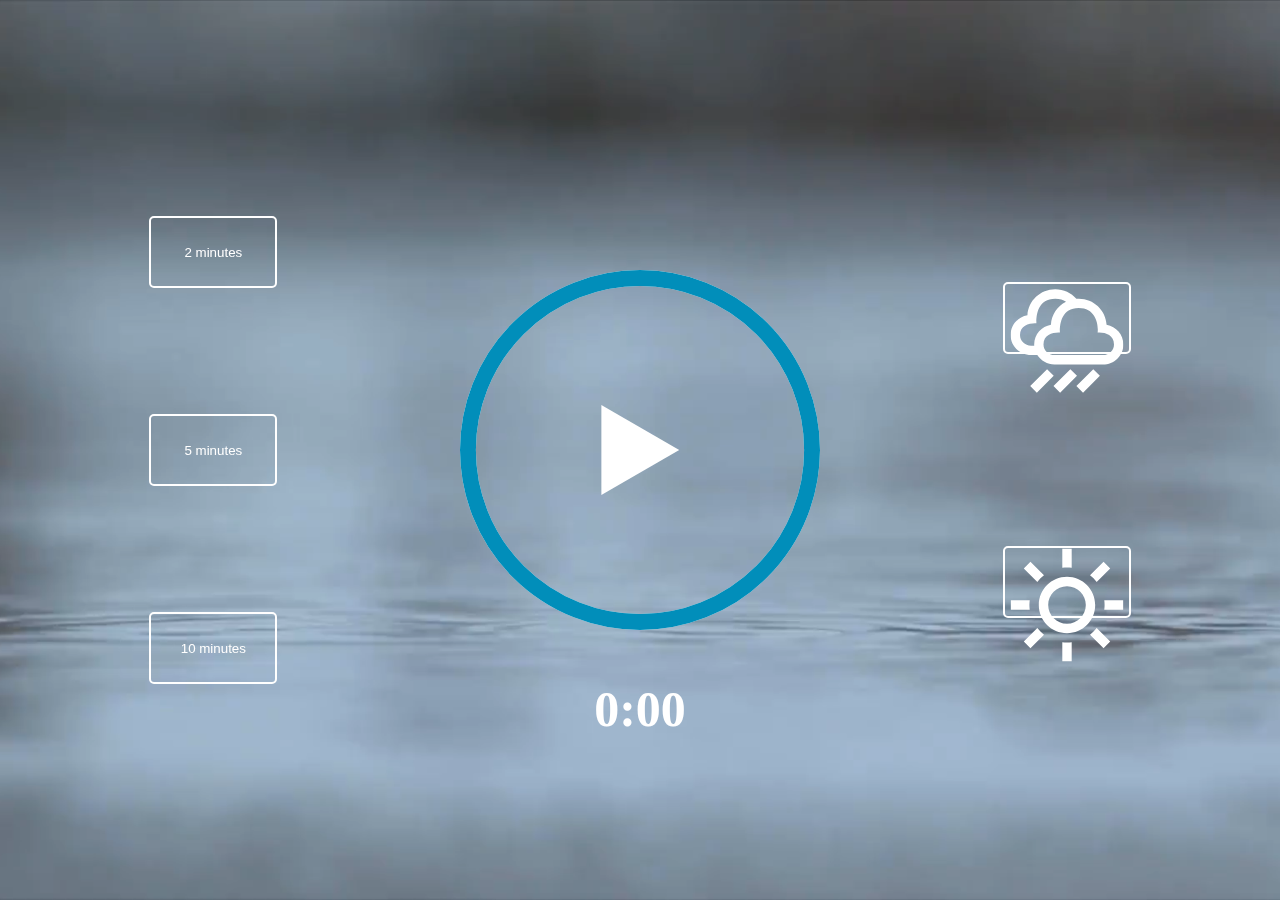
==== meditation-app/index.html @ 66fd2218 "meditation app markup" ====
<!DOCTYPE html>
<html lang="en">
<head>
    <meta charset="UTF-8">
    <meta http-equiv="X-UA-Compatible" content="IE=edge">
    <meta name="viewport" content="width=device-width, initial-scale=1.0">
    <link rel="stylesheet" href="style.css">
    <title>Медитация</title>
</head>
<body>

    <div class="app">

            <div class="vid-container">
                <video Loop>
                    <source src="video/rain.mp4" type="video/mp4">
                </video>
            </div>

        <div class="time-select">
            <button data-time="120">2 minutes</button>
            <button data-time="300">5 minutes</button>
            <button data-time="600">10 minutes</button>
        </div>
        <div class="player-container">
            <audio class="song">
                <source src="sounds/rain.mp3">
            </audio>
            <img src="svg/play.svg" alt="play" class="play">

            <svg 
                class="track-outline"
                width="453" 
                height="453" 
                viewBox="0 0 453 453" 
                fill="none" 
                xmlns="http://www.w3.org/2000/svg">
            <circle 
                class="moving-outline"
                cx="226.5" 
                cy="226.5" 
                r="216.5" 
                stroke="white" 
                stroke-width="20"/>
            </svg>

            <svg 
            width="453" 
            height="453" 
            viewBox="0 0 453 453" 
            fill="none" 
            xmlns="http://www.w3.org/2000/svg">
            <circle 
            cx="226.5" 
            cy="226.5" 
            r="216.5" 
            stroke="#018EBA" 
            stroke-width="20"/>
            </svg>
            <h3 class="time-display">0:00</h3>
        </div>
        <div class="sound-picker">
            <button data-sound="sounds/rain.mp3" data-video="video/rain.mp4"><img src="svg/rain.svg" alt="rain"></button>
            <button data-sound="sounds/beach.mp3" data-video="video/beach.mp4"><img src="svg/beach.svg" alt="rain"></button>
        </div>
    </div>
    
    <script src="app.js"></script>
</body>
</html>
---- meditation-app/style.css ----
* {
    margin: 0;
    padding: 0;
    box-sizing: border-box;
}

.app {
    height: 100vh;
    display: flex;
    justify-content: space-evenly;
    align-items: center;
}

.time-select, .sound-picker, .player-container {
    height: 80%;
    flex: 1;
    display: flex;
    flex-direction: column;
    justify-content: space-evenly;
    align-items: center;
}

.player-container {
    position: relative;
}
.player-container svg {
    position: absolute;
    height: 50%;
    top: 50%;
    left: 50%;
    transform: translate(-50%, -50%);
    pointer-events: none;
}
.time-display {
    position: absolute;
    bottom: 10%;
    color: white;
    font-size: 50px;
}

.vid-container {
    height: 120%;
}

video {
    position: fixed;
    top: 0%;
    left: 0%;
    width: 100%;
    height: 100%;
    z-index: -42;
    object-fit:cover;
}

.time-select button,
.sound-picker button {
    color: white;
    width: 30%;
    height: 10%;
    background: none;
    border: 2px solid white;
    cursor: pointer;
    border-radius: 5px;
}
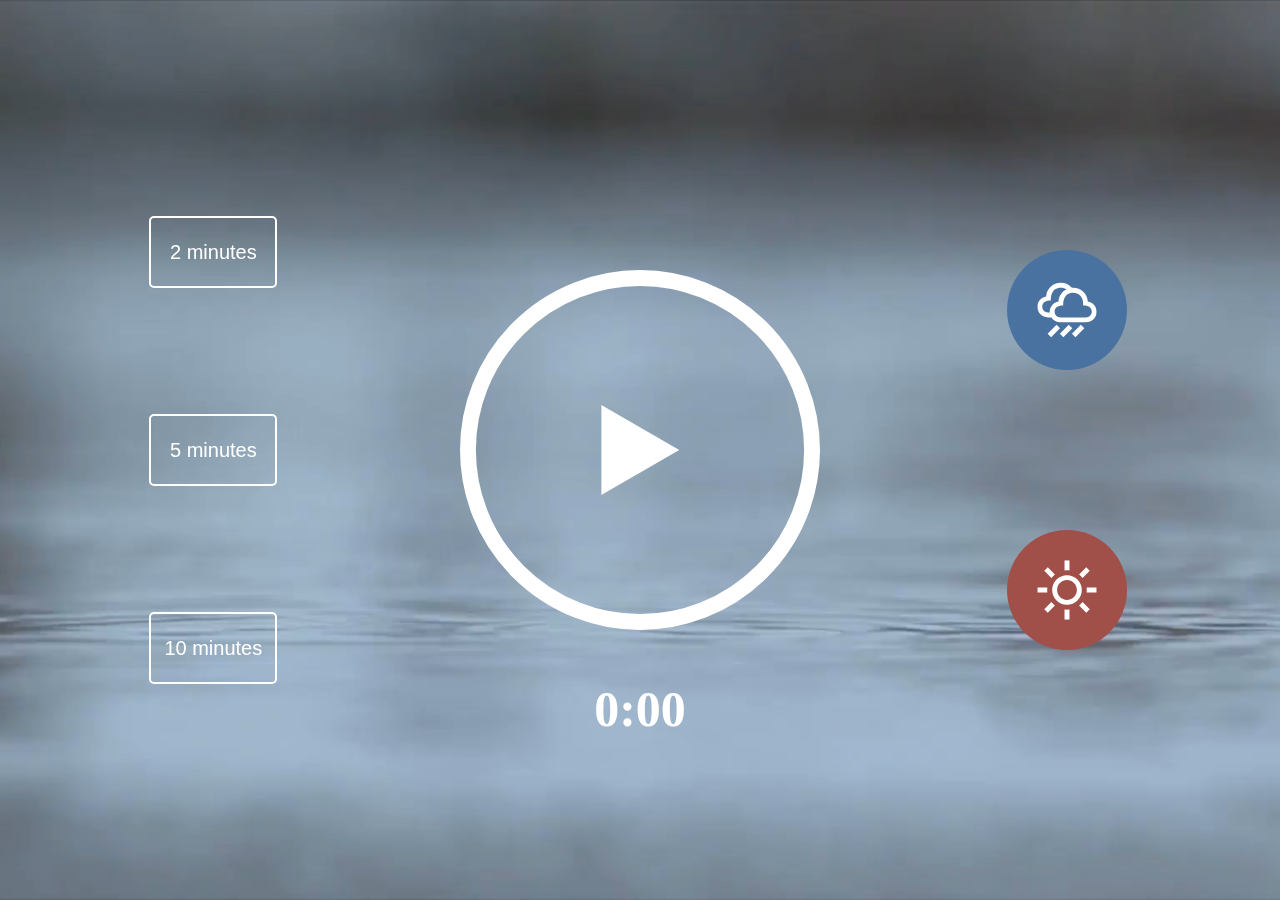
==== commit 7bbbc8e2: "meditation app complited" ====
--- a/meditation-app/index.html
+++ b/meditation-app/index.html
@@ -36,26 +36,30 @@
                 fill="none" 
                 xmlns="http://www.w3.org/2000/svg">
             <circle 
-                class="moving-outline"
+
                 cx="226.5" 
                 cy="226.5" 
                 r="216.5" 
                 stroke="white" 
-                stroke-width="20"/>
+                stroke-width="20"
+                />
             </svg>
 
             <svg 
-            width="453" 
-            height="453" 
-            viewBox="0 0 453 453" 
-            fill="none" 
-            xmlns="http://www.w3.org/2000/svg">
+                class="moving-outline"
+                width="453" 
+                height="453" 
+                viewBox="0 0 453 453" 
+                fill="none" 
+                xmlns="http://www.w3.org/2000/svg"
+            >
             <circle 
-            cx="226.5" 
-            cy="226.5" 
-            r="216.5" 
-            stroke="#018EBA" 
-            stroke-width="20"/>
+                cx="226.5" 
+                cy="226.5" 
+                r="216.5" 
+                stroke="#018EBA" 
+                stroke-width="20"
+            />
             </svg>
             <h3 class="time-display">0:00</h3>
         </div>
--- a/meditation-app/style.css
+++ b/meditation-app/style.css
@@ -28,7 +28,7 @@
     height: 50%;
     top: 50%;
     left: 50%;
-    transform: translate(-50%, -50%);
+    transform: translate(-50%, -50%) rotate(-90deg);
     pointer-events: none;
 }
 .time-display {
@@ -61,4 +61,28 @@
     border: 2px solid white;
     cursor: pointer;
     border-radius: 5px;
+    font-size: 20px;
+    transition: all 0.5s ease;
+}
+
+.time-select button:hover {
+    color: black;
+    background: white;
+}
+
+.sound-picker button {
+    border: none;
+    height: 120px;
+    width: 120px;
+    padding: 30px;
+    border-radius: 50%;
+}
+.sound-picker button:nth-child(1) {
+    background: #4972a1;
+}
+.sound-picker button:nth-child(2) {
+    background: #a14f49;
+}
+.sound-picker button img {
+    height: 100%;
 }